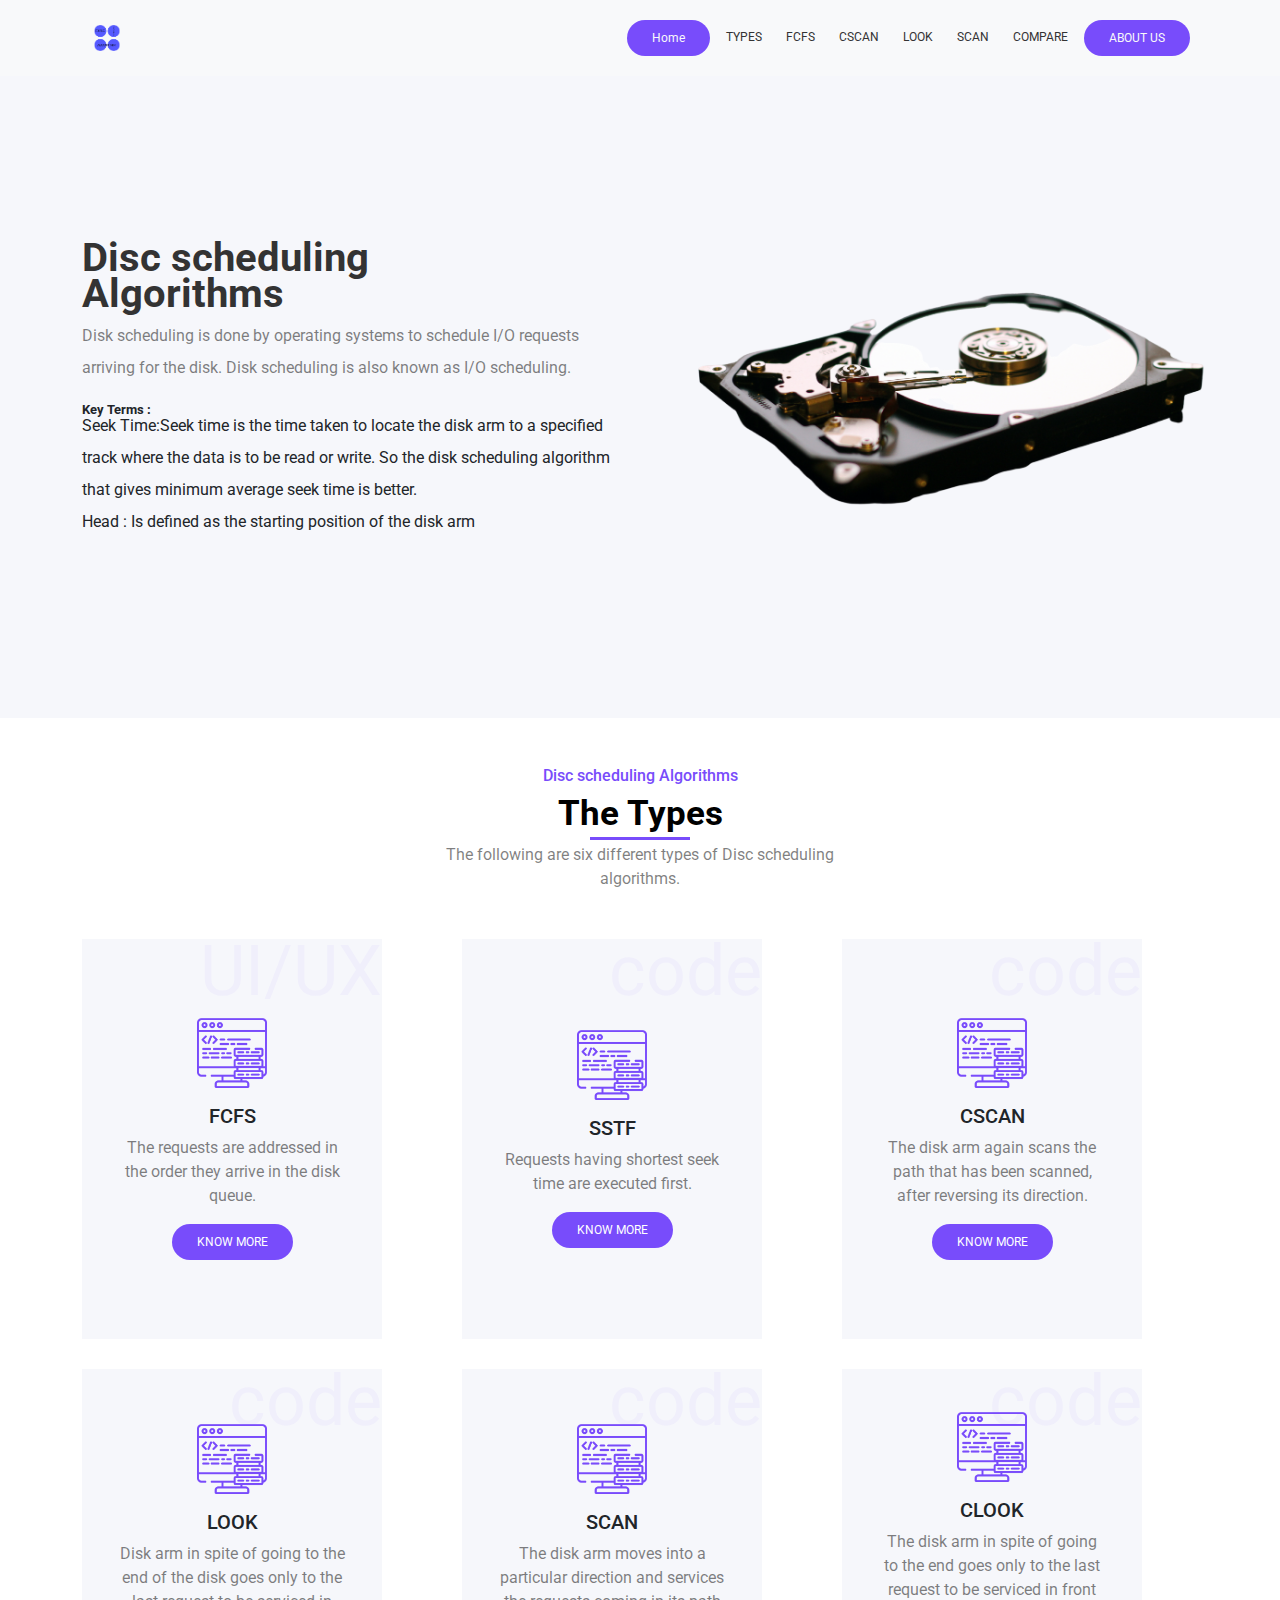
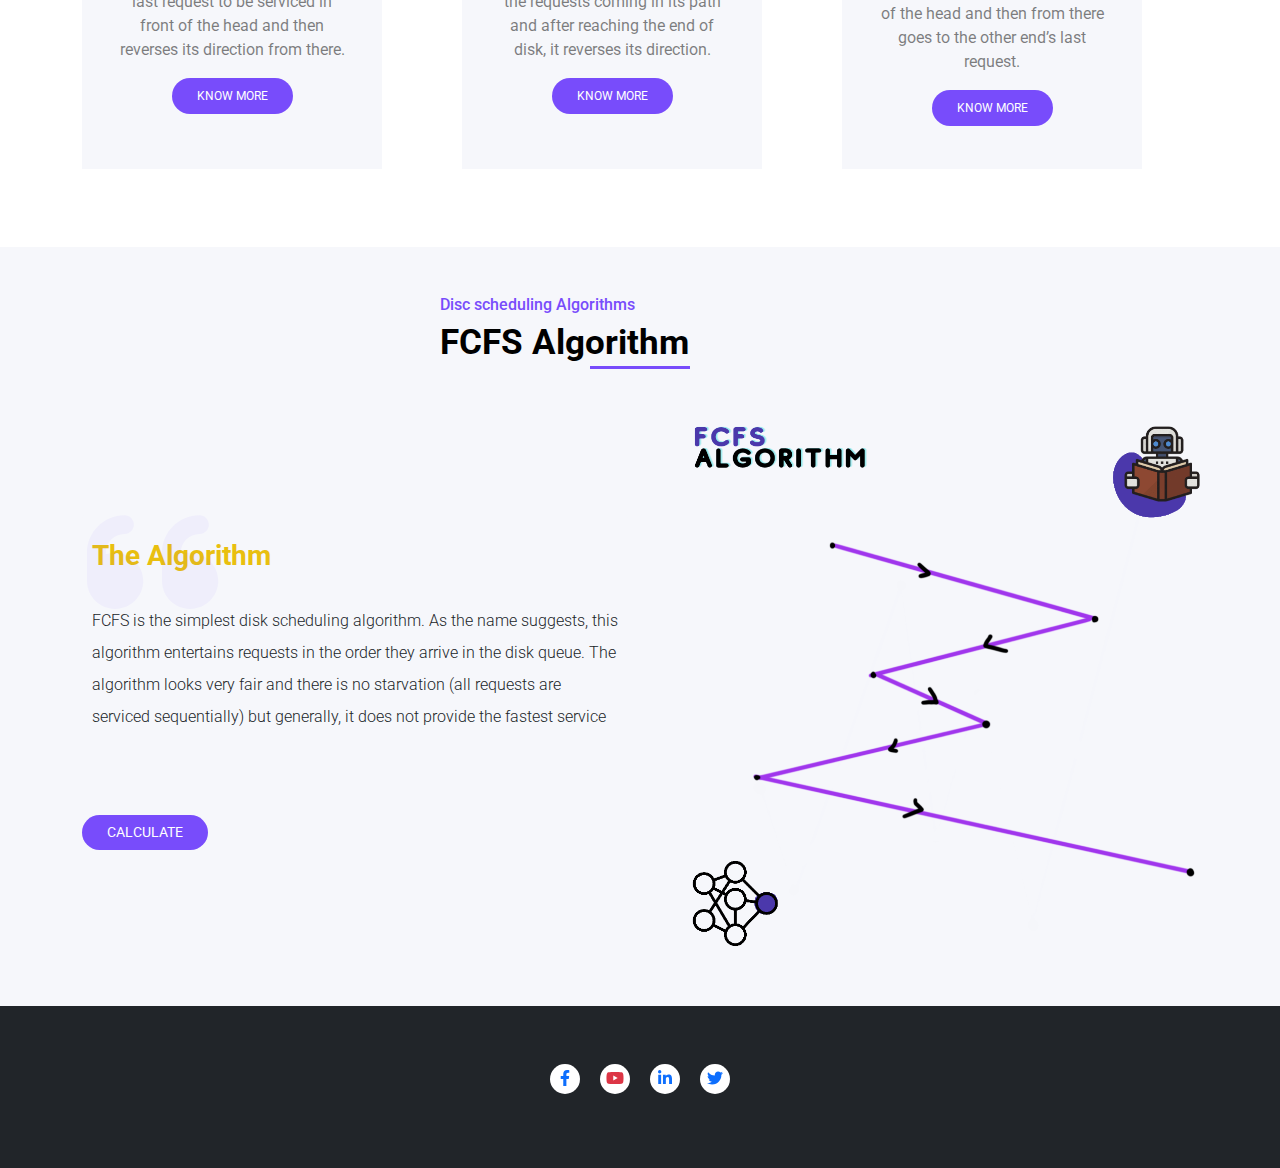
==== Disc scheduling Algorithms/index.html @ f00283a4 "Add files via upload" ====
<!DOCTYPE html>
<html lang="en">

<head>
    <meta charset="UTF-8" />
    <meta name="viewport" content="width=device-width, initial-scale=1.0" />
    <!-- title -->
    <title>Disc scheduling Algorithms</title>
    <!-- call bootstrap -->
    <link rel="stylesheet" href="CSS/bootstrap.min.css" />
    <!-- call fontawesome -->
    <link rel="stylesheet" href="CSS/all.min.css" />
    <!-- main css file -->
    <link rel="stylesheet" href="CSS/disc.css" />
    <!-- google font -->
    <link rel="preconnect" href="https://fonts.googleapis.com" />
    <link rel="preconnect" href="https://fonts.gstatic.com" crossorigin />
    <link href="https://fonts.googleapis.com/css2?family=Roboto:wght@100;300;500&display=swap" rel="stylesheet" />
</head>

<body>
    <!-- start navbar -->
    <nav class="navbar navbar-expand-lg navbar-light bg-light">
        <div class="container">
            <a class="navbar-brand" href="#">
                <img src="img/logo.png" alt="" class="logo">
            </a>
            <button class="navbar-toggler" type="button" data-bs-toggle="collapse"
                data-bs-target="#navbarSupportedContent" aria-controls="navbarSupportedContent" aria-expanded="false"
                aria-label="Toggle navigation">
                <span class="navbar-toggler-icon"></span>
            </button>
            <div class="collapse navbar-collapse" id="navbarSupportedContent">
                <ul class="navbar-nav ms-auto mb-2 mb-lg-0">

                    <a class="me-2 nav-link active btn main-btn  rounded-pill text-light ps-4 pe-4" aria-current="page"
                        href="#">Home</a>

                    <li class="nav-item">
                        <a class="me-2 nav-link rounded-pill" href="#">TYPES</a>
                    </li>

                    <li class="nav-item">
                        <a class="me-2 nav-link rounded-pill" href="#FCFS">FCFS</a>
                    </li>

                    <li class="nav-item">
                        <a class="me-2 nav-link rounded-pill" href="#">CSCAN</a>
                    </li>

                    <li class="nav-item">
                        <a class="me-2 nav-link rounded-pill" href="#">LOOK</a>
                    </li>

                    <li class="nav-item">
                        <a class="me-2 nav-link rounded-pill" href="#">SCAN</a>
                    </li>

                    <li class="nav-item">
                        <a class="me-2 nav-link rounded-pill" href="#">COMPARE</a>
                    </li>

                    <a class="me-2 nav-link active btn main-btn  rounded-pill text-light ps-4 pe-4" href="#">ABOUT
                        US</a>
            </div>
        </div>
    </nav>
    <!-- end navbar -->

    <!-- start landing -->
    <div class="landing pt-5 pb-5">
        <div class="container">
            <div class="row  d-flex align-items-center">
                <div class="col-12 col-md-6">
                    <h1 class="fw-bold">Disc scheduling<br>Algorithms</h1>
                    <p class="text-black-50 lh-lg">Disk scheduling is done by operating systems to schedule I/O requests
                        arriving for the disk. Disk
                        scheduling is also known as I/O scheduling.</p>
                    <p class="fw-bold">Key Terms :</p>
                    <p class="lh-lg w-100">Seek Time:Seek time is the time taken to locate the disk arm to a specified
                        track where the data
                        is to be read or write. So the disk scheduling algorithm that gives minimum average seek time is
                        better.<br>
                        Head : Is defined as the starting position of the disk arm</p>
                </div>
                <div class="col-12 col-md-6">
                    <img src="img/mainDisk.png" alt="" class="w-100 ms-4">
                </div>
            </div>
        </div>
    </div>
    <!-- end landing -->

    <!-- start type -->
    <div class="type text-center pt-5 pb-5">
        <div class="container">
            <!-- title -->
            <div class="title  ms-auto me-auto mb-5">
                <h6>Disc scheduling Algorithms</h6>
                <h2 class="fw-bold position-relative">The Types</h2>
                <p class="text-black-50">The following are six different types of Disc scheduling algorithms.</p>
            </div>
            <!-- title -->

            <!-- row -->
            <div class="row">
                <div class="col-md-6 col-lg-4">
                    <div class="box position-relative">
                        <span>UI/UX</span>
                        <div class="content">
                            <img src="img/code-icon.png" alt="" class="img-fluid mb-3">
                            <h5>FCFS</h5>
                            <p class="w-75 ms-auto me-auto text-black-50">The requests are addressed in the order
                                they arrive in the disk queue.</p>
                            <a href="#" class="btn btn-main rounded-pill text-uppercase ps-4 pe-4 pt-2 pb-2">know
                                more</a>
                        </div>
                    </div>
                </div>



                <div class="col-md-6 col-lg-4">
                    <div class="box position-relative">
                        <span>code</span>
                        <div class="content">
                            <img src="img/code-icon.png" alt="" class="img-fluid mb-3">
                            <h5>SSTF</h5>
                            <p class="w-75 ms-auto me-auto text-black-50">Requests having shortest seek time are
                                executed first.</p>
                            <a href="#" class="btn btn-main rounded-pill text-uppercase  ps-4 pe-4 pt-2 pb-2">know
                                more</a>
                        </div>

                    </div>
                </div>


                <div class="col-md-6 col-lg-4">
                    <div class="box position-relative">
                        <span>code</span>
                        <div class="content">
                            <img src="img/code-icon.png" alt="" class="img-fluid mb-3">
                            <h5>CSCAN</h5>
                            <p class="w-75 ms-auto me-auto text-black-50">The disk arm again scans the path that
                                has been scanned, after reversing its direction.</p>
                            <a href="#" class="btn btn-main rounded-pill text-uppercase  ps-4 pe-4 pt-2 pb-2">know
                                more</a>
                        </div>

                    </div>
                </div>




                <div class="col-md-6 col-lg-4">
                    <div class="box position-relative">
                        <span>code</span>
                        <div class="content">
                            <img src="img/code-icon.png" alt="" class="img-fluid mb-3">
                            <h5>LOOK</h5>
                            <p class="w-75 ms-auto me-auto text-black-50">Disk arm in spite of going to the end of the
                                disk goes only to the last request to be serviced in front of the head and then reverses
                                its direction from there.</p>
                            <a href="#" class="btn btn-main rounded-pill text-uppercase  ps-4 pe-4 pt-2 pb-2">know
                                more</a>
                        </div>

                    </div>
                </div>





                <div class="col-md-6 col-lg-4">
                    <div class="box position-relative">
                        <span>code</span>
                        <div class="content">
                            <img src="img/code-icon.png" alt="" class="img-fluid mb-3">
                            <h5>SCAN</h5>
                            <p class="w-75 ms-auto me-auto text-black-50">The disk arm moves into a particular direction
                                and services the requests coming in its path and after reaching the end of disk, it
                                reverses its direction.</p>
                            <a href="#" class="btn btn-main rounded-pill text-uppercase  ps-4 pe-4 pt-2 pb-2">know
                                more</a>
                        </div>

                    </div>
                </div>





                <div class="col-md-6 col-lg-4">
                    <div class="box position-relative">
                        <span>code</span>
                        <div class="content">
                            <img src="img/code-icon.png" alt="" class="img-fluid mb-3">
                            <h5>CLOOK</h5>
                            <p class="w-75 ms-auto me-auto text-black-50">The disk arm in spite of going to the end goes
                                only to the last request to be serviced in front of the head and then from there goes to
                                the other end’s last request.</p>
                            <a href="#" class="btn btn-main rounded-pill text-uppercase  ps-4 pe-4 pt-2 pb-2">know
                                more</a>
                        </div>



                    </div>
                </div>
            </div>
            <!-- row -->
        </div>
    </div>
    <!-- end type -->


    <!-- start FCFS Algorithm -->
    <div class="fcfs-algorithm  pt-5 pb-5" id="FCFS">
        <div class="container">
            <!-- title -->
            <div class="title  ms-auto me-auto mb-5">
                <h6>Disc scheduling Algorithms</h6>
                <h2 class="fw-bold position-relative">FCFS Algorithm</h2>
            </div>
            <!-- title -->
            <div class="row  d-flex align-items-center">

                <div class="col-12 col-md-6 main-card">
                    <div id="carouselExampleSlidesOnly" class="carousel slide" data-bs-ride="carousel">

                        <div class="carousel-inner">
                            <!-- start card -->
                            <div class="carousel-item active position-relative card pt-4 pb-4">
                                <span><i class="fa-solid fa-quote-left"></i></span>
                                <h3 class="fw-bold pb-4">The Algorithm</h3>
                                <p class="review-text lh-lg mb-4">
                                    FCFS is the simplest disk scheduling algorithm. As the name suggests, this algorithm
                                    entertains requests
                                    in the order they arrive in the disk queue. The algorithm looks very fair and there
                                    is no starvation (all
                                    requests are serviced sequentially) but generally, it does not provide the fastest
                                    service
                                </p>
                            </div>
                            <!-- end card -->


                            <!-- start card -->
                            <div class="carousel-item  position-relative card pt-4 pb-4">
                                <span><i class="fa-solid fa-quote-left"></i></span>
                                <h3 class="fw-bold pb-4">Step1</h3>
                                <p class="review-text lh-lg mb-4">
                                    Let Request array represents an array storing indexes of tracks that have been
                                    requested in
                                    ascending order of their time of arrival. ‘head’ is the position of disk head.
                                </p>
                            </div>
                            <!-- end card -->

                            <!-- start card -->
                            <div class="carousel-item position-relative card pt-4 pb-4">
                                <span><i class="fa-solid fa-quote-left"></i></span>
                                <h3 class="fw-bold pb-4">Step2</h3>
                                <p class="review-text lh-lg mb-4">
                                    Let us one by one take the tracks in default order and calculate the absolute
                                    distance of the
                                    track from the head.
                                </p>
                            </div>
                            <!-- end card -->

                            <!-- start card -->
                            <div class="carousel-item position-relative card pt-4 pb-4">
                                <span><i class="fa-solid fa-quote-left"></i></span>
                                <h3 class="fw-bold pb-4">Step3</h3>
                                <p class="review-text lh-lg mb-4">
                                    Increment the total seek count with this distance.
                                </p>
                            </div>
                            <!-- end card -->

                            <!-- start card -->
                            <div class="carousel-item position-relative card pt-4 pb-4">
                                <span><i class="fa-solid fa-quote-left"></i></span>
                                <h3 class="fw-bold pb-4">Step4</h3>
                                <p class="review-text lh-lg mb-4">
                                    Currently serviced track position now becomes the new head position
                                </p>
                            </div>
                            <!-- end card -->

                            <!-- start card -->
                            <div class="carousel-item position-relative card pt-4 pb-4">
                                <span><i class="fa-solid fa-quote-left"></i></span>
                                <h3 class="fw-bold pb-4">Step5</h3>
                                <p class="review-text lh-lg mb-4">
                                    Go to step 2 until all tracks in request array have not been serviced.
                                </p>
                            </div>
                            <!-- end card -->
                        </div>
                    </div>
                    <a href="FCFS.html"
                        class="text-center btn main-btn rounded-pill ps-4 pe-4 text-uppercase">calculate</a>
                </div>

                <div class="col-12 col-md-6">
                    <img src="img/FCFS.png" alt="" class="w-100 ms-4">
                </div>

            </div>
        </div>
    </div>
    <!-- end FCFS Algorithm -->


    <!-- footer start -->
    <div class="footer pt-5 pb-5 bg-dark ">
        <div class="container">
            <div class="col-sm-12">
                <ul class="list-unstyled d-flex justify-content-center">
                    <li><a href="#" class="rounded-pill"><i class="fa-brands fa-facebook-f"></i></a></li>
                    <li><a href="#" class="rounded-pill text-danger"><i class="fa-brands fa-youtube"></i></a></li>
                    <li><a href="#" class="rounded-pill"><i class="fa-brands fa-linkedin-in"></i></a></li>
                    <li><a href="#" class="rounded-pill"><i class="fa-brands fa-twitter"></i></a></li>
                </ul>
            </div>
        </div>
    </div>
    <!-- footer end -->


    <!-- call bundle in js -->
    <script src="js/bootstrap.bundle.min.js"></script>
    <!-- call fontawesome in js -->
    <script src="js/all.min.js"></script>
</body>

</html>
---- Disc scheduling Algorithms/CSS/disc.css ----
/*start main role */
:root {
  --dark-one: #333;
  --dark-two: #7a7a7a;
  --main-color: #784cfb;
  --light-one: #fff;
  --light-two: #f9fafb;
  --light-three: #f6f7fb;
  --title-color:#e9bf0f;
}
body {
  font-family: "Roboto", sans-serif;
}
/*end  main role */

/* navbar start */

.navbar,
.navbar a {
  font-size: 12px;
}
.btn {
    background-color: var(--main-color);
    color: var(--light-one);
    font-size: 12px;
}
.navbar .logo {
  width: 50px;
}

.navbar .nav-item .nav-link{
    color: #333;
}

.navbar .nav-item .nav-link:hover{
    background-color: var(--main-color);
    color: var(--light-one);
}
/* navbar end */

/* start landing */
.landing{
    background-color: var(--light-three);
}
.landing p:nth-child(3) {
    font-size: 13px;
    font-weight: bold;
    margin-bottom: -10px;
}

  .landing h1{
    color: #333;
    font-size: 40px;
    line-height: .9;
  }

/* end landing */

/* start type */
.title{
    width: 400px;
}
.title h6{
    color: var(--main-color);
}
.title h2{
color: black;
font-size:35px;
}
.title h2::before{
    content: '';
    position: absolute;
    width: 100px;
    background-color: var(--main-color);
    height: 3px;
    left: 50%;
    bottom: -5px;
    transform: translateX(-50%);
    -webkit-transform: translateX(-50%);
    -moz-transform: translateX(-50%);
    -ms-transform: translateX(-50%);
    -o-transform: translateX(-50%);
}
.box{
    background-color: var(--light-three);
    height: 400px;
    width: 300px;
    margin-bottom: 30px;
}
.box span{
    position: absolute;
    font-size: 70px;
    top: -20px;
    right: 0;
    color: #784cfb0b;
}
.box:hover{
    border-bottom: 7px solid var(--main-color);
    transform: translateY(-10px);
    -webkit-transform: translateY(-10px);
    -moz-transform: translateY(-10px);
    -ms-transform: translateY(-10px);
    -o-transform: translateY(-10px);
    transition: .3s;
    -webkit-transition: .3s;
    -moz-transition: .3s;
    -ms-transition: .3s;
    -o-transition: .3s;
}

.box img{
    width: 70px;
}

.box .content{
    position: absolute;
    top: 50%;
    transform: translateY(-50%);
    -webkit-transform: translateY(-50%);
    -moz-transform: translateY(-50%);
    -ms-transform: translateY(-50%);
    -o-transform: translateY(-50%);
}
.box a:hover{
  color: var(--light-one);
}
/* end type */

/* start FCFS Algorithm */
.fcfs-algorithm{
    background-color: var(--light-three);
}
.card {
background-color: var(--light-three);
text-align: left;
padding: 10px;
border: 0;
height: 300px;
}
.card h3{
    color: var(--title-color);
}
.card p{
    font-weight: 300;
}
.card span{
    position: absolute;
    font-size: 150px;
    top: -60px;
    left: 5px;
    color: #784cfb0d;
}
.main-card .btn{
font-size: 14px;
margin-bottom: 5px;
}


/* end FCFS Algorithm */


/* footer start */

.footer ul li{
    margin: 10px;
    width: 30px;
    height: 30px;
    border-radius: 50%;
    -webkit-border-radius: 50%;
    -moz-border-radius: 50%;
    -ms-border-radius: 50%;
    -o-border-radius: 50%;
    background-color: #fff;
    position: relative;
}
.footer ul li a{
   position: absolute;
   top: 50%;
   left: 50%;
   transform:translate(-50% ,-50%) ;
   -webkit-transform:translate(-50% ,-50%) ;
   -moz-transform:translate(-50% ,-50%) ;
   -ms-transform:translate(-50% ,-50%) ;
   -o-transform:translate(-50% ,-50%) ;
}
/* footer end */
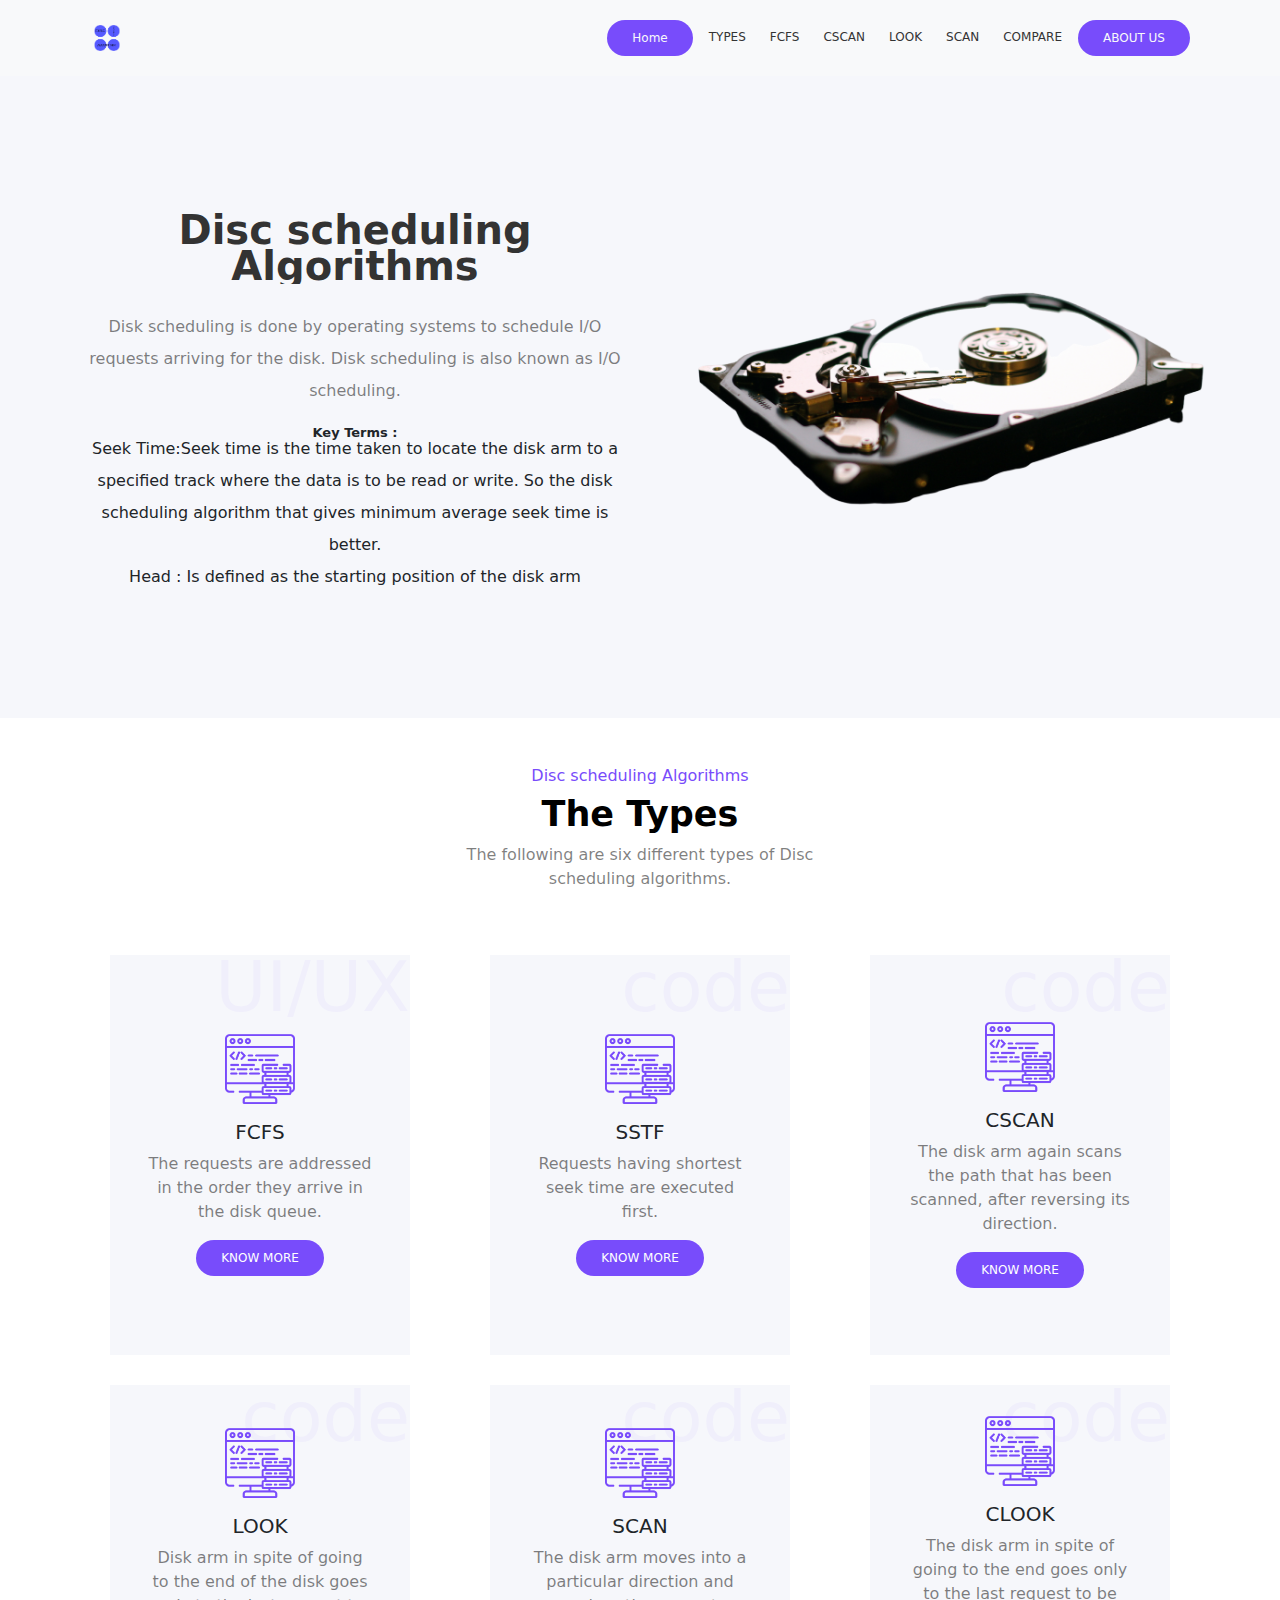
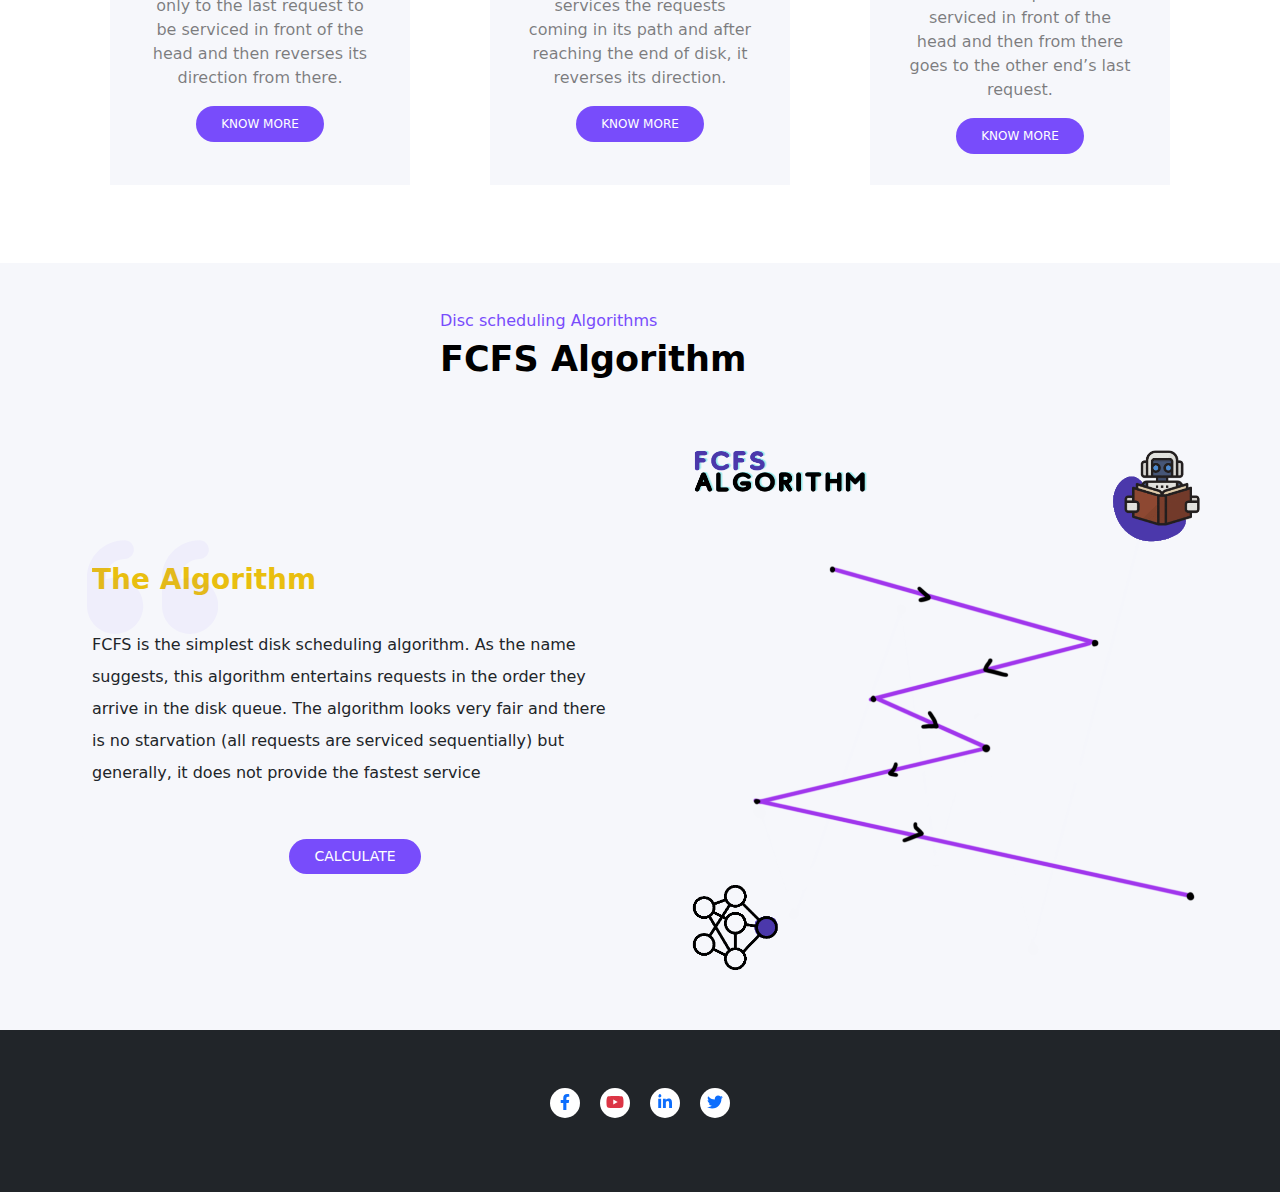
==== commit 95eaca37: "Add files via upload" ====
--- a/Disc scheduling Algorithms/index.html
+++ b/Disc scheduling Algorithms/index.html
@@ -3,6 +3,7 @@
 
 <head>
     <meta charset="UTF-8" />
+    <meta http-equiv="X-UA-Compatible" content="IE=edge" />
     <meta name="viewport" content="width=device-width, initial-scale=1.0" />
     <!-- title -->
     <title>Disc scheduling Algorithms</title>
@@ -12,6 +13,8 @@
     <link rel="stylesheet" href="CSS/all.min.css" />
     <!-- main css file -->
     <link rel="stylesheet" href="CSS/disc.css" />
+    <!-- render css normally -->
+    <link rel="stylesheet" href="CSS/Normalize.css">
     <!-- google font -->
     <link rel="preconnect" href="https://fonts.googleapis.com" />
     <link rel="preconnect" href="https://fonts.gstatic.com" crossorigin />
@@ -20,7 +23,7 @@
 
 <body>
     <!-- start navbar -->
-    <nav class="navbar navbar-expand-lg navbar-light bg-light">
+    <nav class="navbar navbar-expand-lg navbar-light bg-light text-center">
         <div class="container">
             <a class="navbar-brand" href="#">
                 <img src="img/logo.png" alt="" class="logo">
@@ -71,7 +74,7 @@
     <div class="landing pt-5 pb-5">
         <div class="container">
             <div class="row  d-flex align-items-center">
-                <div class="col-12 col-md-6">
+                <div class="col-12 col-md-6 text-center">
                     <h1 class="fw-bold">Disc scheduling<br>Algorithms</h1>
                     <p class="text-black-50 lh-lg">Disk scheduling is done by operating systems to schedule I/O requests
                         arriving for the disk. Disk
@@ -83,7 +86,7 @@
                         better.<br>
                         Head : Is defined as the starting position of the disk arm</p>
                 </div>
-                <div class="col-12 col-md-6">
+                <div class="col-12 col-md-6 text-center">
                     <img src="img/mainDisk.png" alt="" class="w-100 ms-4">
                 </div>
             </div>
@@ -104,7 +107,7 @@
 
             <!-- row -->
             <div class="row">
-                <div class="col-md-6 col-lg-4">
+                <div class="col-md-6 col-lg-4 text-center">
                     <div class="box position-relative">
                         <span>UI/UX</span>
                         <div class="content">
@@ -120,7 +123,7 @@
 
 
 
-                <div class="col-md-6 col-lg-4">
+                <div class="col-md-6 col-lg-4 text-center">
                     <div class="box position-relative">
                         <span>code</span>
                         <div class="content">
@@ -136,7 +139,7 @@
                 </div>
 
 
-                <div class="col-md-6 col-lg-4">
+                <div class="col-md-6 col-lg-4 text-center">
                     <div class="box position-relative">
                         <span>code</span>
                         <div class="content">
@@ -154,7 +157,7 @@
 
 
 
-                <div class="col-md-6 col-lg-4">
+                <div class="col-md-6 col-lg-4 text-center">
                     <div class="box position-relative">
                         <span>code</span>
                         <div class="content">
@@ -174,7 +177,7 @@
 
 
 
-                <div class="col-md-6 col-lg-4">
+                <div class="col-md-6 col-lg-4 text-center">
                     <div class="box position-relative">
                         <span>code</span>
                         <div class="content">
@@ -194,7 +197,7 @@
 
 
 
-                <div class="col-md-6 col-lg-4">
+                <div class="col-md-6 col-lg-4 text-center">
                     <div class="box position-relative">
                         <span>code</span>
                         <div class="content">
@@ -229,7 +232,7 @@
             <!-- title -->
             <div class="row  d-flex align-items-center">
 
-                <div class="col-12 col-md-6 main-card">
+                <div class="col-12 col-md-6 main-card text-center">
                     <div id="carouselExampleSlidesOnly" class="carousel slide" data-bs-ride="carousel">
 
                         <div class="carousel-inner">
@@ -308,7 +311,7 @@
                         class="text-center btn main-btn rounded-pill ps-4 pe-4 text-uppercase">calculate</a>
                 </div>
 
-                <div class="col-12 col-md-6">
+                <div class="col-12 col-md-6 text-center">
                     <img src="img/FCFS.png" alt="" class="w-100 ms-4">
                 </div>
 
@@ -319,9 +322,9 @@
 
 
     <!-- footer start -->
-    <div class="footer pt-5 pb-5 bg-dark ">
-        <div class="container">
-            <div class="col-sm-12">
+    <div class="footer pt-5 pb-5 bg-dark">
+        <div class="container">
+            <div class="col-sm-12 text-center">
                 <ul class="list-unstyled d-flex justify-content-center">
                     <li><a href="#" class="rounded-pill"><i class="fa-brands fa-facebook-f"></i></a></li>
                     <li><a href="#" class="rounded-pill text-danger"><i class="fa-brands fa-youtube"></i></a></li>
@@ -331,6 +334,7 @@
             </div>
         </div>
     </div>
+    
     <!-- footer end -->
 
 
--- a/Disc scheduling Algorithms/CSS/disc.css
+++ b/Disc scheduling Algorithms/CSS/disc.css
@@ -1,73 +1,91 @@
 /*start main role */
 :root {
-  --dark-one: #333;
-  --dark-two: #7a7a7a;
-  --main-color: #784cfb;
-  --light-one: #fff;
-  --light-two: #f9fafb;
-  --light-three: #f6f7fb;
-  --title-color:#e9bf0f;
-}
-body {
-  font-family: "Roboto", sans-serif;
+    --dark-one: #333;
+    --dark-two: #7a7a7a;
+    --main-color: #784cfb;
+    --light-one: #fff;
+    --light-two: #f9fafb;
+    --light-three: #f6f7fb;
+    --title-color: #e9bf0f;
+}
+*{
+padding: 0;
+margin: 0;
+box-sizing: border-box;
+overflow-x: hidden;
 }
 /*end  main role */
 
 /* navbar start */
+
+.navbar .navbar-toggler:focus {
+    box-shadow: none;
+}
 
 .navbar,
 .navbar a {
-  font-size: 12px;
-}
+    font-size: 12px;
+}
+
 .btn {
     background-color: var(--main-color);
     color: var(--light-one);
     font-size: 12px;
 }
+
 .navbar .logo {
-  width: 50px;
-}
-
-.navbar .nav-item .nav-link{
+    width: 50px;
+}
+
+.navbar .nav-item .nav-link {
     color: #333;
 }
 
-.navbar .nav-item .nav-link:hover{
+.navbar .nav-item .nav-link:hover {
     background-color: var(--main-color);
     color: var(--light-one);
 }
+
 /* navbar end */
 
 /* start landing */
-.landing{
-    background-color: var(--light-three);
-}
+.landing {
+    background-color: var(--light-three);
+}
+
 .landing p:nth-child(3) {
     font-size: 13px;
     font-weight: bold;
     margin-bottom: -10px;
 }
 
-  .landing h1{
+.landing h1 {
     color: #333;
     font-size: 40px;
     line-height: .9;
-  }
+}
 
 /* end landing */
 
 /* start type */
-.title{
+.type .box{
+    margin-left: auto;
+    margin-right: auto;
+}
+.title {
     width: 400px;
 }
-.title h6{
+
+.title h6 {
     color: var(--main-color);
 }
-.title h2{
-color: black;
-font-size:35px;
-}
-.title h2::before{
+
+.title h2 {
+    color: black;
+    font-size: 35px;
+}
+
+.title h2::before {
     content: '';
     position: absolute;
     width: 100px;
@@ -81,20 +99,23 @@
     -ms-transform: translateX(-50%);
     -o-transform: translateX(-50%);
 }
-.box{
+
+.box {
     background-color: var(--light-three);
     height: 400px;
     width: 300px;
     margin-bottom: 30px;
 }
-.box span{
+
+.box span {
     position: absolute;
     font-size: 70px;
     top: -20px;
     right: 0;
     color: #784cfb0b;
 }
-.box:hover{
+
+.box:hover {
     border-bottom: 7px solid var(--main-color);
     transform: translateY(-10px);
     -webkit-transform: translateY(-10px);
@@ -108,11 +129,11 @@
     -o-transition: .3s;
 }
 
-.box img{
+.box img {
     width: 70px;
 }
 
-.box .content{
+.box .content {
     position: absolute;
     top: 50%;
     transform: translateY(-50%);
@@ -121,38 +142,45 @@
     -ms-transform: translateY(-50%);
     -o-transform: translateY(-50%);
 }
-.box a:hover{
-  color: var(--light-one);
-}
+
+.box a:hover {
+    color: var(--light-one);
+}
+
 /* end type */
 
 /* start FCFS Algorithm */
-.fcfs-algorithm{
-    background-color: var(--light-three);
-}
+.fcfs-algorithm {
+    background-color: var(--light-three);
+}
+
 .card {
-background-color: var(--light-three);
-text-align: left;
-padding: 10px;
-border: 0;
-height: 300px;
-}
-.card h3{
+    background-color: var(--light-three);
+    text-align: left;
+    padding: 10px;
+    border: 0;
+    height: 300px;
+}
+
+.card h3 {
     color: var(--title-color);
 }
-.card p{
+
+.card p {
     font-weight: 300;
 }
-.card span{
+
+.card span {
     position: absolute;
     font-size: 150px;
     top: -60px;
     left: 5px;
     color: #784cfb0d;
 }
-.main-card .btn{
-font-size: 14px;
-margin-bottom: 5px;
+
+.main-card .btn {
+    font-size: 14px;
+    margin-bottom: 5px;
 }
 
 
@@ -161,7 +189,7 @@
 
 /* footer start */
 
-.footer ul li{
+.footer ul li {
     margin: 10px;
     width: 30px;
     height: 30px;
@@ -173,14 +201,16 @@
     background-color: #fff;
     position: relative;
 }
-.footer ul li a{
-   position: absolute;
-   top: 50%;
-   left: 50%;
-   transform:translate(-50% ,-50%) ;
-   -webkit-transform:translate(-50% ,-50%) ;
-   -moz-transform:translate(-50% ,-50%) ;
-   -ms-transform:translate(-50% ,-50%) ;
-   -o-transform:translate(-50% ,-50%) ;
-}
+
+.footer ul li a {
+    position: absolute;
+    top: 50%;
+    left: 50%;
+    transform: translate(-50%, -50%);
+    -webkit-transform: translate(-50%, -50%);
+    -moz-transform: translate(-50%, -50%);
+    -ms-transform: translate(-50%, -50%);
+    -o-transform: translate(-50%, -50%);
+}
+
 /* footer end */